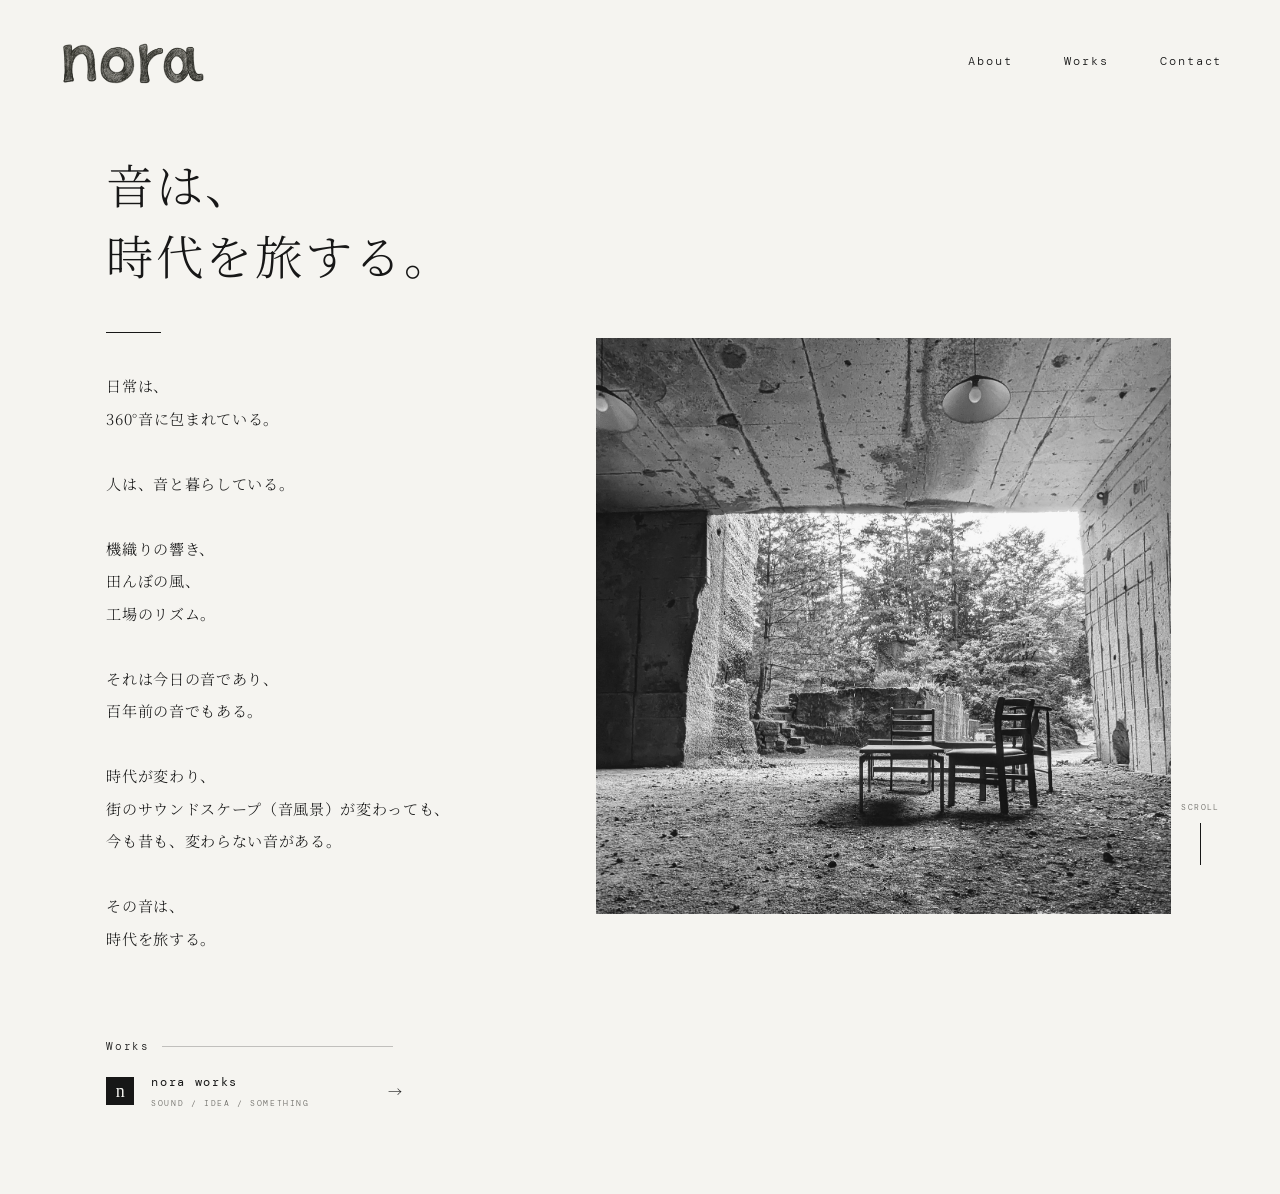
==== index.html @ 40c3f0fc "Update index.html" ====
<!doctype html>
<html lang="ja">
<head>
  <meta charset="utf-8">
  <meta name="viewport" content="width=device-width, initial-scale=1">
  <meta name="description" content="nora — 音は、時代を旅する。">
  <title>nora — 音は、時代を旅する。</title>
  <link rel="stylesheet" href="style.css">
</head>
<body>
  <header class="site-header">
    <a class="brand" href="index.html" aria-label="NORA home">
      <img src="images/nora-logo.png" alt="nora">
    </a>
    <nav aria-label="Main navigation">
      <a href="about.html">About</a>
      <a href="https://note.com/nora_works" target="_blank" rel="noopener">Works</a>
      <a href="contact.html">Contact</a>
    </nav>
  </header>

  <main class="home">
    <section class="hero-copy">
      <h1>音は、<br>時代を旅する。</h1>
      <span class="hairline" aria-hidden="true"></span>
      <p class="intro">日常は、<br>360°音に包まれている。<br><br>人は、音と暮らしている。<br><br>機織りの響き、<br>田んぼの風、<br>工場のリズム。<br><br>それは今日の音であり、<br>百年前の音でもある。<br><br>時代が変わり、<br>街のサウンドスケープ（音風景）が変わっても、<br>今も昔も、変わらない音がある。<br><br>その音は、<br>時代を旅する。</p>

      <a class="works-link" href="https://note.com/nora_works" target="_blank" rel="noopener">
        <span class="works-label">Works</span>
        <span class="works-rule" aria-hidden="true"></span>
      </a>
      <a class="note-link" href="https://note.com/nora_works" target="_blank" rel="noopener">
        <span class="note-mark">n</span>
        <span><strong>nora works</strong><small>SOUND / IDEA / SOMETHING</small></span>
        <span class="arrow">→</span>
      </a>
    </section>

    <figure class="hero-exhibit">
      <div class="art-frame">
        <img src="images/home-exhibit1.jpg" alt="NORA field recording artwork">
      </div>

    </figure>
  </main>

    <div class="scroll-mark" aria-hidden="true"><span>SCROLL</span><i></i></div>
</body>
</html>
---- style.css ----
@import url('https://fonts.googleapis.com/css2?family=DM+Mono:wght@300;400&family=Noto+Serif+JP:wght@300;400;500&display=swap');

:root {
  --paper: #f5f4f0;
  --ink: #171717;
  --muted: #686762;
  --line: rgba(23,23,23,.24);
  --serif: "Noto Serif JP", "Hiragino Mincho ProN", "Yu Mincho", "YuMincho", serif;
  --mono: "DM Mono", "SFMono-Regular", Consolas, monospace;
}

* { box-sizing: border-box; }
html { scroll-behavior: smooth; }
body {
  margin: 0;
  background: var(--paper);
  color: var(--ink);
  font-family: var(--serif);
  font-weight: 300;
  -webkit-font-smoothing: antialiased;
}
a { color: inherit; text-decoration: none; }
img { display: block; max-width: 100%; }

.site-header {
  width: min(1380px, calc(100% - 9vw));
  margin: 0 auto;
  padding-top: 42px;
  display: flex;
  align-items: flex-start;
  justify-content: space-between;
  position: relative;
  z-index: 10;
}
.brand { width: 148px; display: block; }
.brand img { width: 100%; height: auto; }
nav { display: flex; gap: clamp(28px, 4vw, 62px); padding-top: 11px; }
nav a {
  font-family: var(--mono);
  font-size: 12px;
  letter-spacing: .16em;
  transition: opacity .25s ease;
}
nav a:hover { opacity: .45; }
nav a.active { text-decoration: underline; text-underline-offset: 5px; }

.home {
  width: min(1380px, calc(100% - 9vw));
  min-height: calc(100vh - 100px);
  margin: 0 auto;
  display: grid;
  grid-template-columns: minmax(380px, .82fr) minmax(520px, 1.18fr);
  align-items: center;
  gap: clamp(50px, 7vw, 125px);
  padding: 4vh 4vw 9vh 3.8vw;
}
.hero-copy { padding-top: 3vh; }
.eyebrow, .page-kicker {
  margin: 0 0 38px;
  font-family: var(--mono);
  font-size: 10px;
  letter-spacing: .22em;
  color: var(--muted);
}
h1 {
  margin: 0;
  font-weight: 300;
  letter-spacing: .055em;
}
.hero-copy h1 {
  font-size: clamp(40px, 3.7vw, 60px);
  line-height: 1.5;
}
.hairline {
  width: 55px;
  height: 1px;
  background: var(--ink);
  display: block;
  margin: 42px 0 37px;
}
.intro {
  margin: 0;
  font-size: clamp(15px, 1.18vw, 18px);
  line-height: 2.15;
  letter-spacing: .045em;
}

.works-link {
  display: flex;
  align-items: center;
  width: min(300px, 100%);
  margin-top: 84px;
  font-family: var(--mono);
  font-size: 11px;
  letter-spacing: .15em;
}
.works-label { white-space: nowrap; }
.works-rule { height: 1px; flex: 1; background: var(--line); margin: 0 13px; }
.arrow { font-size: 16px; line-height: 1; }
.note-link {
  display: grid;
  grid-template-columns: 32px 1fr 18px;
  gap: 13px;
  align-items: center;
  width: min(300px, 100%);
  margin-top: 21px;
  padding-bottom: 5px;
}
.note-mark {
  width: 28px; height: 28px; display: grid; place-items: center;
  background: var(--ink); color: var(--paper);
  font-family: Georgia, serif; font-size: 18px; line-height: 1;
}
.note-link strong { display: block; font-family: var(--mono); font-size: 12px; font-weight: 400; letter-spacing: .14em; }
.note-link small { display: block; margin-top: 8px; font-family: var(--mono); font-size: 8px; letter-spacing: .2em; color: var(--muted); }
.note-link .arrow { font-size: 14px; }

.hero-exhibit { margin: 0; width: 100%; transform: translateY(1vh); }
.art-frame { width: min(100%, 760px); margin-left: auto; overflow: hidden; }
.art-frame img { width: 100%; height: auto; object-fit: cover; }
.scroll-mark {
  position: fixed; right: 4.7vw; bottom: 35px; display: flex; flex-direction: column; align-items: center; gap: 11px;
  font-family: var(--mono); font-size: 8px; letter-spacing: .18em; color: var(--muted);
}
.scroll-mark i { display: block; width: 1px; height: 42px; background: var(--ink); }

/* About */
.inner-header { padding-top: 34px; }
.about-page, .contact-page { width: min(1240px, calc(100% - 12vw)); margin: 0 auto; padding: 12vh 0 13vh; }
.about-page .page-kicker, .contact-page .page-kicker { margin-bottom: 55px; }
.about-grid {
  display: grid;
  grid-template-columns: minmax(0, 1fr) minmax(380px, 520px);
  gap: clamp(70px, 12vw, 180px);
  align-items: start;
}
.about-copy { padding-top: 1px; max-width: 650px; }
.about-copy p { margin: 0 0 48px; font-size: clamp(16px, 1.35vw, 20px); line-height: 2.15; letter-spacing: .055em; }
.about-copy .lead { font-size: clamp(28px, 2.8vw, 43px); line-height: 1.65; letter-spacing: .06em; margin-bottom: 70px; }
.about-copy .closing { font-size: clamp(27px, 2.55vw, 39px); line-height: 1.7; margin-top: 86px; margin-bottom: 0; }
.field-note { margin: 0; padding-top: 3px; }
.square-photo { aspect-ratio: 1 / 1; overflow: hidden; }
.square-photo img { width: 100%; height: 100%; object-fit: cover; filter: grayscale(100%); }
.field-note figcaption { margin-top: 16px; display: flex; flex-direction: column; gap: 6px; font-family: var(--mono); font-size: 9px; letter-spacing: .18em; color: var(--muted); }

/* Contact */
.contact-page { min-height: 70vh; }
.contact-layout { display: grid; grid-template-columns: 1fr 1fr; gap: 9vw; align-items: end; padding-top: 8vh; }
.contact-layout h1 { font-size: clamp(38px, 4.2vw, 66px); }
.contact-lead { margin-top: 45px; font-size: 16px; line-height: 2.1; letter-spacing: .05em; }
.mail-box { border-top: 1px solid var(--ink); border-bottom: 1px solid var(--line); padding: 22px 0; display: grid; grid-template-columns: 80px 1fr 20px; align-items: center; gap: 15px; }
.mail-box span { font-family: var(--mono); font-size: 9px; letter-spacing: .18em; color: var(--muted); }
.mail-box strong { font-family: var(--mono); font-size: 13px; font-weight: 400; letter-spacing: .05em; }
.mail-box i { font-style: normal; font-size: 17px; }

@media (max-width: 900px) {
  .site-header { width: calc(100% - 48px); padding-top: 27px; }
  .brand { width: 116px; }
  nav { gap: 22px; padding-top: 6px; }
  nav a { font-size: 10px; letter-spacing: .11em; }
  .home { width: calc(100% - 48px); display: flex; flex-direction: column; align-items: stretch; gap: 62px; padding: 12vh 0 100px; }
  .hero-copy { display: contents; }
  .hero-copy h1 { font-size: clamp(39px, 10vw, 56px); }
  .intro { font-size: 14px; line-height: 2.05; }
  .works-link { margin-top: 58px; }
  .hero-exhibit { transform: none; order: 4; }
  .works-link { order: 5; }
  .note-link { order: 6; }
  .art-frame { width: 100%; }
  .scroll-mark { display: none; }
  .about-page, .contact-page { width: calc(100% - 48px); padding: 9vh 0 80px; }
  .about-grid { display: flex; flex-direction: column; gap: 64px; }
  .about-copy .lead { margin-bottom: 55px; }
  .about-copy p { margin-bottom: 38px; font-size: 15px; }
  .about-copy .closing { margin-top: 60px; }
  .field-note { width: min(100%, 520px); margin-left: auto; }
  .contact-layout { grid-template-columns: 1fr; gap: 70px; padding-top: 5vh; }
}

@media (max-width: 520px) {
  .site-header { width: calc(100% - 32px); }
  .brand { width: 100px; }
  nav { gap: 15px; }
  nav a { font-size: 9px; }
  .home { width: calc(100% - 32px); padding-top: 10vh; }
  .hairline { margin: 30px 0 28px; }
  .intro { font-size: 13px; }
  .works-link, .note-link { width: 100%; }
  .about-page, .contact-page { width: calc(100% - 32px); }
  .about-page .page-kicker, .contact-page .page-kicker { margin-bottom: 40px; }
  .about-copy .lead { font-size: 27px; }
  .about-copy p { font-size: 14px; line-height: 2.15; }
  .about-copy .closing { font-size: 28px; }
  .mail-box { grid-template-columns: 60px 1fr 18px; }
  .mail-box strong { font-size: 11px; }
}
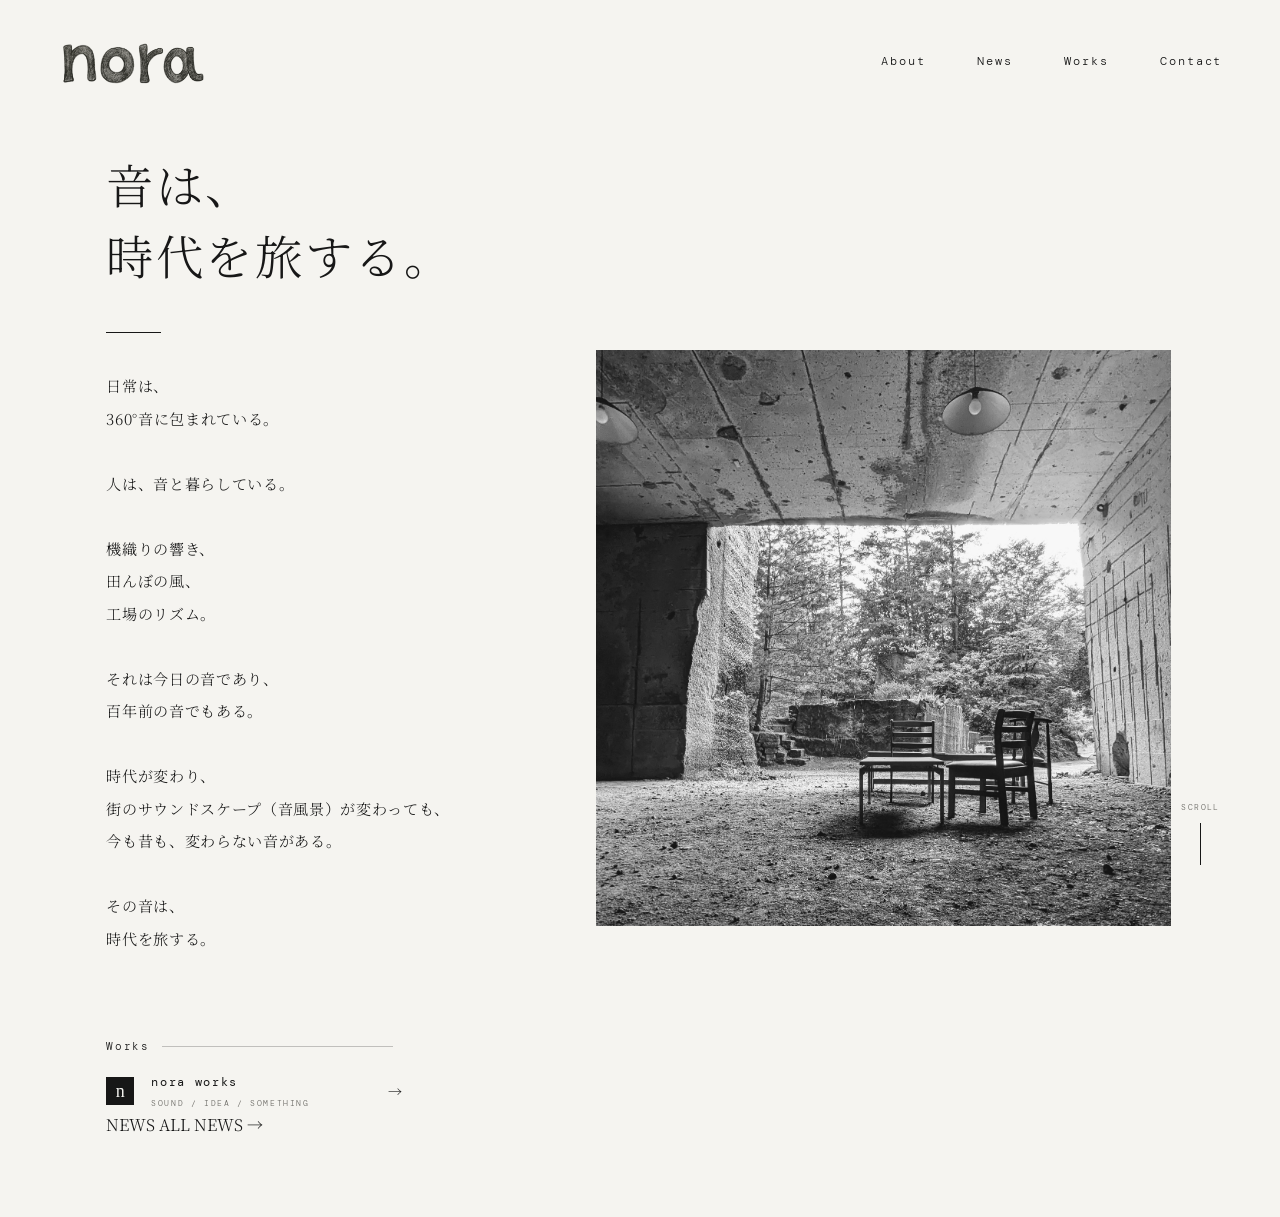
==== commit 89a751b9: "Add files via upload" ====
--- a/index.html
+++ b/index.html
@@ -14,6 +14,7 @@
     </a>
     <nav aria-label="Main navigation">
       <a href="about.html">About</a>
+      <a href="news.html">News</a>
       <a href="https://note.com/nora_works" target="_blank" rel="noopener">Works</a>
       <a href="contact.html">Contact</a>
     </nav>
@@ -34,6 +35,14 @@
         <span><strong>nora works</strong><small>SOUND / IDEA / SOMETHING</small></span>
         <span class="arrow">→</span>
       </a>
+
+      <section class="news-preview" aria-labelledby="news-title">
+        <div class="news-heading">
+          <span id="news-title">NEWS</span>
+          <a href="news.html">ALL NEWS →</a>
+        </div>
+        <div id="news-list" class="news-list" aria-live="polite"></div>
+      </section>
     </section>
 
     <figure class="hero-exhibit">
@@ -45,5 +54,31 @@
   </main>
 
     <div class="scroll-mark" aria-hidden="true"><span>SCROLL</span><i></i></div>
+
+  <script>
+    fetch("data/news.json")
+      .then(response => {
+        if (!response.ok) throw new Error("NEWS data could not be loaded.");
+        return response.json();
+      })
+      .then(items => {
+        const list = document.getElementById("news-list");
+        items.slice(0, 3).forEach(item => {
+          const link = document.createElement("a");
+          link.className = "news-item";
+          link.href = item.url;
+          link.target = "_blank";
+          link.rel = "noopener";
+          link.innerHTML = `
+            <time datetime="${item.date.replaceAll('.', '-')}">${item.date}</time>
+            <span class="news-title">${item.title}</span>
+            <span class="news-arrow">→</span>
+          `;
+          list.appendChild(link);
+        });
+      })
+      .catch(error => console.error(error));
+  </script>
+
 </body>
 </html>
--- a/style.css
+++ b/style.css
@@ -194,3 +194,46 @@
   .mail-box { grid-template-columns: 60px 1fr 18px; }
   .mail-box strong { font-size: 11px; }
 }
+
+/* MEMBERS */
+.members {
+  margin-top: 90px;
+  padding-top: 35px;
+  border-top: 1px solid rgba(0, 0, 0, 0.15);
+}
+
+.members-title {
+  font-size: 12px;
+  letter-spacing: 0.18em;
+  margin-bottom: 34px;
+}
+
+.member-list {
+  display: flex;
+  flex-direction: column;
+  gap: 28px;
+}
+
+.member {
+  display: grid;
+  grid-template-columns: 42px 1fr;
+  align-items: start;
+}
+
+.member-number {
+  font-size: 12px;
+  letter-spacing: 0.08em;
+  opacity: 0.55;
+}
+
+.member-name {
+  font-size: 16px;
+  letter-spacing: 0.04em;
+}
+
+.member-role {
+  margin-top: 6px;
+  font-size: 11px;
+  letter-spacing: 0.08em;
+  opacity: 0.55;
+}
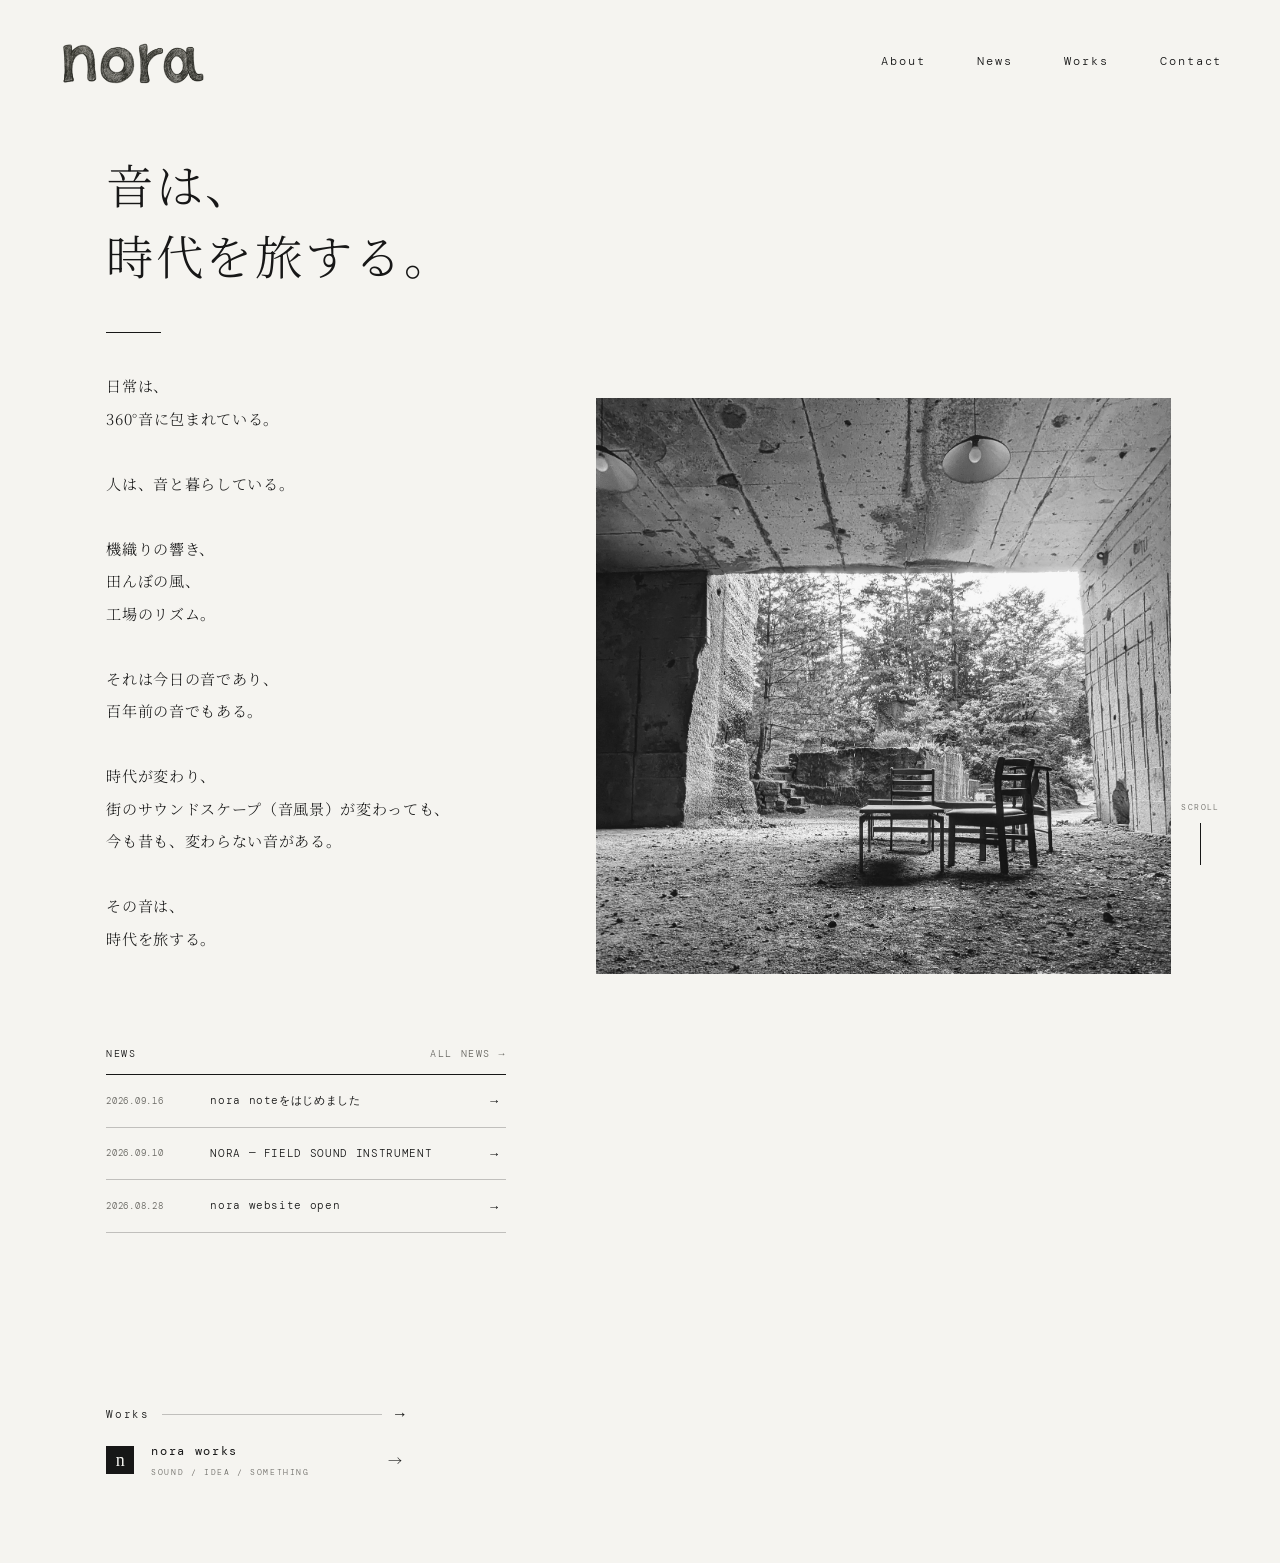
==== commit df2921dd: "Add files via upload" ====
--- a/index.html
+++ b/index.html
@@ -25,18 +25,7 @@
       <h1>音は、<br>時代を旅する。</h1>
       <span class="hairline" aria-hidden="true"></span>
       <p class="intro">日常は、<br>360°音に包まれている。<br><br>人は、音と暮らしている。<br><br>機織りの響き、<br>田んぼの風、<br>工場のリズム。<br><br>それは今日の音であり、<br>百年前の音でもある。<br><br>時代が変わり、<br>街のサウンドスケープ（音風景）が変わっても、<br>今も昔も、変わらない音がある。<br><br>その音は、<br>時代を旅する。</p>
-
-      <a class="works-link" href="https://note.com/nora_works" target="_blank" rel="noopener">
-        <span class="works-label">Works</span>
-        <span class="works-rule" aria-hidden="true"></span>
-      </a>
-      <a class="note-link" href="https://note.com/nora_works" target="_blank" rel="noopener">
-        <span class="note-mark">n</span>
-        <span><strong>nora works</strong><small>SOUND / IDEA / SOMETHING</small></span>
-        <span class="arrow">→</span>
-      </a>
-
-      <section class="news-preview" aria-labelledby="news-title">
+<section class="news-preview" aria-labelledby="news-title">
         <div class="news-heading">
           <span id="news-title">NEWS</span>
           <a href="news.html">ALL NEWS →</a>
@@ -51,6 +40,19 @@
       </div>
 
     </figure>
+
+    <section class="works-block" aria-labelledby="works-title">
+      <a class="works-link" id="works-title" href="https://note.com/nora_works" target="_blank" rel="noopener">
+        <span class="works-label">Works</span>
+        <span class="works-rule" aria-hidden="true"></span>
+        <span class="arrow">→</span>
+      </a>
+      <a class="note-link" href="https://note.com/nora_works" target="_blank" rel="noopener">
+        <span class="note-mark">n</span>
+        <span><strong>nora works</strong><small>SOUND / IDEA / SOMETHING</small></span>
+        <span class="arrow">→</span>
+      </a>
+    </section>
   </main>
 
     <div class="scroll-mark" aria-hidden="true"><span>SCROLL</span><i></i></div>
--- a/style.css
+++ b/style.css
@@ -237,3 +237,131 @@
   letter-spacing: 0.08em;
   opacity: 0.55;
 }
+
+
+/* NEWS */
+.news-preview {
+  width: min(520px, 100%);
+  margin-top: 92px;
+}
+
+.news-heading {
+  display: flex;
+  align-items: center;
+  justify-content: space-between;
+  padding-bottom: 14px;
+  border-bottom: 1px solid var(--ink);
+  font-family: var(--mono);
+  font-size: 10px;
+  letter-spacing: .16em;
+}
+
+.news-heading a {
+  color: var(--muted);
+  transition: opacity .25s ease;
+}
+
+.news-heading a:hover {
+  opacity: .5;
+}
+
+.news-list,
+.all-news-list {
+  display: flex;
+  flex-direction: column;
+}
+
+.news-item,
+.all-news-item {
+  display: grid;
+  grid-template-columns: 92px 1fr 16px;
+  gap: 12px;
+  align-items: center;
+  padding: 17px 0;
+  border-bottom: 1px solid var(--line);
+  font-family: var(--mono);
+  transition: opacity .25s ease;
+}
+
+.news-item:hover,
+.all-news-item:hover {
+  opacity: .5;
+}
+
+.news-item time,
+.all-news-item time {
+  font-size: 9px;
+  letter-spacing: .08em;
+  color: var(--muted);
+}
+
+.news-title,
+.all-news-title {
+  font-size: 11px;
+  letter-spacing: .06em;
+  line-height: 1.6;
+}
+
+.news-arrow {
+  font-size: 13px;
+  line-height: 1;
+}
+
+.news-page {
+  width: min(900px, calc(100% - 12vw));
+  min-height: 70vh;
+  margin: 0 auto;
+  padding: 12vh 0 13vh;
+}
+
+.news-page .page-kicker {
+  margin-bottom: 55px;
+}
+
+.all-news-list {
+  border-top: 1px solid var(--ink);
+}
+
+.all-news-item {
+  grid-template-columns: 110px 1fr 18px;
+  padding: 23px 0;
+}
+
+@media (max-width: 900px) {
+  .news-page {
+    width: calc(100% - 48px);
+    padding: 9vh 0 80px;
+  }
+
+  .news-preview {
+    width: 100%;
+    margin-top: 70px;
+  }
+
+  .news-page .page-kicker {
+    margin-bottom: 40px;
+  }
+}
+
+@media (max-width: 520px) {
+  .news-page {
+    width: calc(100% - 32px);
+  }
+
+  .news-item,
+  .all-news-item {
+    grid-template-columns: 78px 1fr 14px;
+    gap: 8px;
+    padding: 15px 0;
+  }
+
+  .news-item time,
+  .all-news-item time {
+    font-size: 8px;
+  }
+
+  .news-title,
+  .all-news-title {
+    font-size: 10px;
+  }
+}
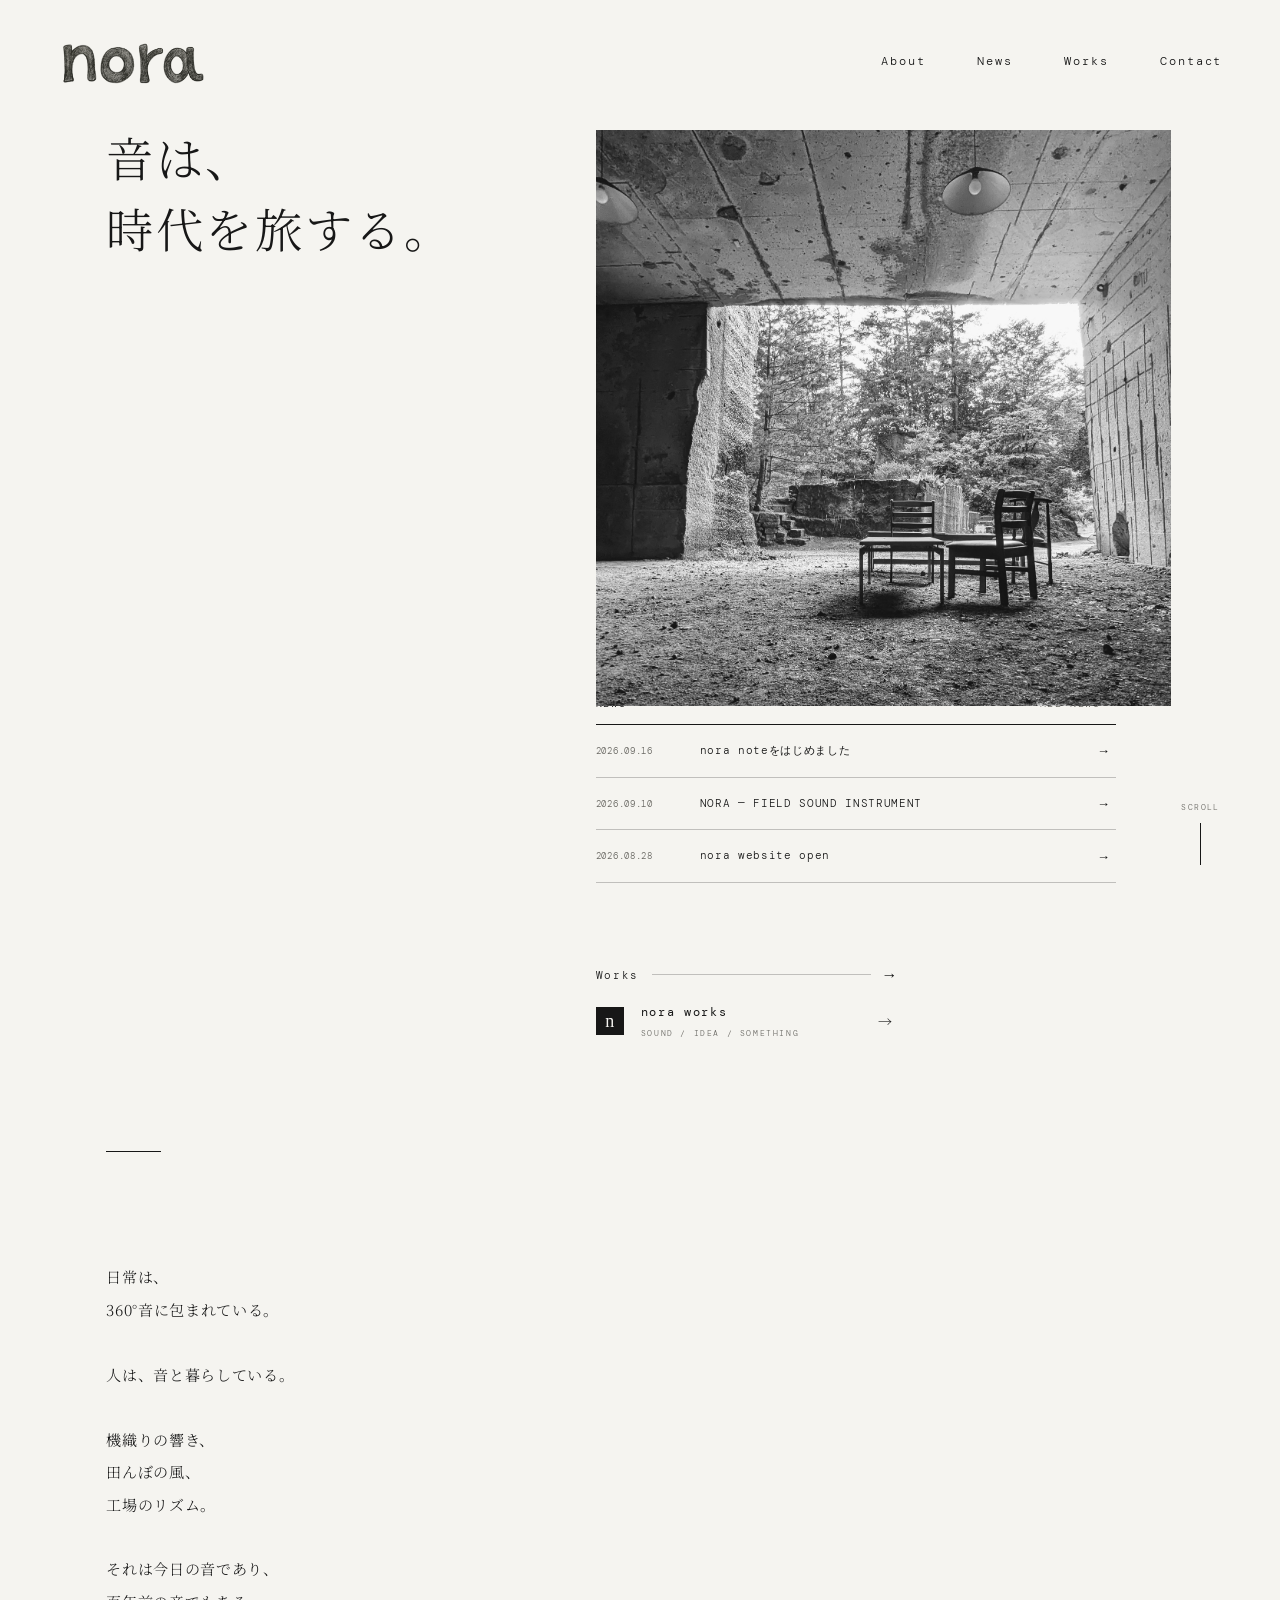
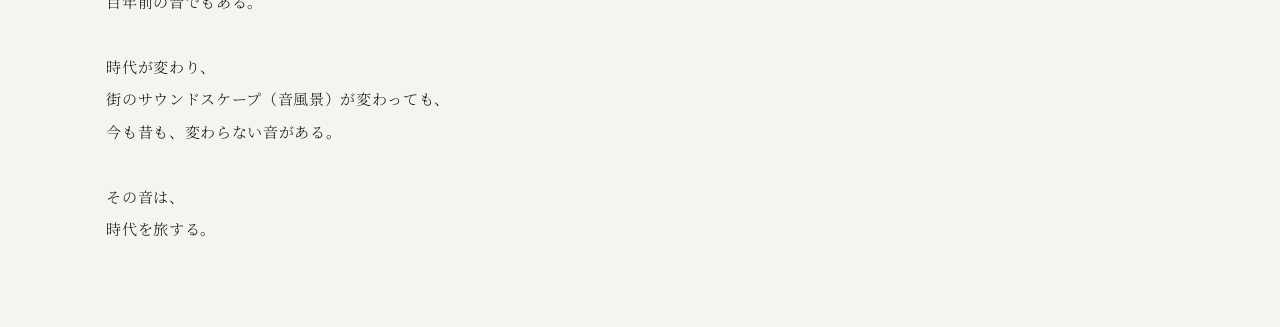
==== commit 2140f063: "Add files via upload" ====
--- a/index.html
+++ b/index.html
@@ -25,23 +25,24 @@
       <h1>音は、<br>時代を旅する。</h1>
       <span class="hairline" aria-hidden="true"></span>
       <p class="intro">日常は、<br>360°音に包まれている。<br><br>人は、音と暮らしている。<br><br>機織りの響き、<br>田んぼの風、<br>工場のリズム。<br><br>それは今日の音であり、<br>百年前の音でもある。<br><br>時代が変わり、<br>街のサウンドスケープ（音風景）が変わっても、<br>今も昔も、変わらない音がある。<br><br>その音は、<br>時代を旅する。</p>
-<section class="news-preview" aria-labelledby="news-title">
+    </section>
+
+    <section class="hero-side">
+      <figure class="hero-exhibit">
+        <div class="art-frame">
+          <img src="images/home-exhibit1.jpg" alt="NORA field recording artwork">
+        </div>
+      </figure>
+
+      <section class="news-preview" aria-labelledby="news-title">
         <div class="news-heading">
           <span id="news-title">NEWS</span>
           <a href="news.html">ALL NEWS →</a>
         </div>
         <div id="news-list" class="news-list" aria-live="polite"></div>
       </section>
-    </section>
 
-    <figure class="hero-exhibit">
-      <div class="art-frame">
-        <img src="images/home-exhibit1.jpg" alt="NORA field recording artwork">
-      </div>
-
-    </figure>
-
-    <section class="works-block" aria-labelledby="works-title">
+      <section class="works-block" aria-labelledby="works-title">
       <a class="works-link" id="works-title" href="https://note.com/nora_works" target="_blank" rel="noopener">
         <span class="works-label">Works</span>
         <span class="works-rule" aria-hidden="true"></span>
@@ -52,6 +53,7 @@
         <span><strong>nora works</strong><small>SOUND / IDEA / SOMETHING</small></span>
         <span class="arrow">→</span>
       </a>
+      </section>
     </section>
   </main>
 
--- a/style.css
+++ b/style.css
@@ -50,11 +50,21 @@
   margin: 0 auto;
   display: grid;
   grid-template-columns: minmax(380px, .82fr) minmax(520px, 1.18fr);
-  align-items: center;
+  align-items: start;
   gap: clamp(50px, 7vw, 125px);
   padding: 4vh 4vw 9vh 3.8vw;
 }
-.hero-copy { padding-top: 3vh; }
+.hero-copy {
+  padding-top: 0;
+  display: contents;
+}
+.hero-copy h1, .hero-copy .hairline, .hero-copy .intro { grid-column: 1; }
+.hero-copy h1 { grid-row: 1; }
+.hero-copy .hairline { grid-row: 2; }
+.hero-copy .intro { grid-row: 3; }
+.hero-copy .news-preview { grid-column: 2; grid-row: 3; align-self: start; }
+.hero-exhibit { grid-column: 2; grid-row: 1; }
+.works-block { grid-column: 2; grid-row: 4; align-self: start; margin-top: 10px; }
 .eyebrow, .page-kicker {
   margin: 0 0 38px;
   font-family: var(--mono);
@@ -76,7 +86,7 @@
   height: 1px;
   background: var(--ink);
   display: block;
-  margin: 42px 0 37px;
+  margin: 18px 0 20px;
 }
 .intro {
   margin: 0;
@@ -160,12 +170,13 @@
   nav a { font-size: 10px; letter-spacing: .11em; }
   .home { width: calc(100% - 48px); display: flex; flex-direction: column; align-items: stretch; gap: 62px; padding: 12vh 0 100px; }
   .hero-copy { display: contents; }
-  .hero-copy h1 { font-size: clamp(39px, 10vw, 56px); }
+  .hero-copy h1 { font-size: clamp(39px, 10vw, 56px); grid-column: auto; grid-row: auto; }
+  .hero-copy .hairline, .hero-copy .intro, .hero-copy .news-preview { grid-column: auto; grid-row: auto; }
   .intro { font-size: 14px; line-height: 2.05; }
-  .works-link { margin-top: 58px; }
-  .hero-exhibit { transform: none; order: 4; }
-  .works-link { order: 5; }
-  .note-link { order: 6; }
+  .hero-exhibit { grid-column: auto; grid-row: auto; transform: none; order: 4; }
+  .hero-copy .news-preview { order: 5; }
+  .works-block { grid-column: auto; grid-row: auto; order: 6; margin-top: 0; }
+  .works-link { margin-top: 0; }
   .art-frame { width: 100%; }
   .scroll-mark { display: none; }
   .about-page, .contact-page { width: calc(100% - 48px); padding: 9vh 0 80px; }
@@ -242,7 +253,7 @@
 /* NEWS */
 .news-preview {
   width: min(520px, 100%);
-  margin-top: 92px;
+  margin-top: 0;
 }
 
 .news-heading {
@@ -335,7 +346,7 @@
 
   .news-preview {
     width: 100%;
-    margin-top: 70px;
+    margin-top: 0;
   }
 
   .news-page .page-kicker {
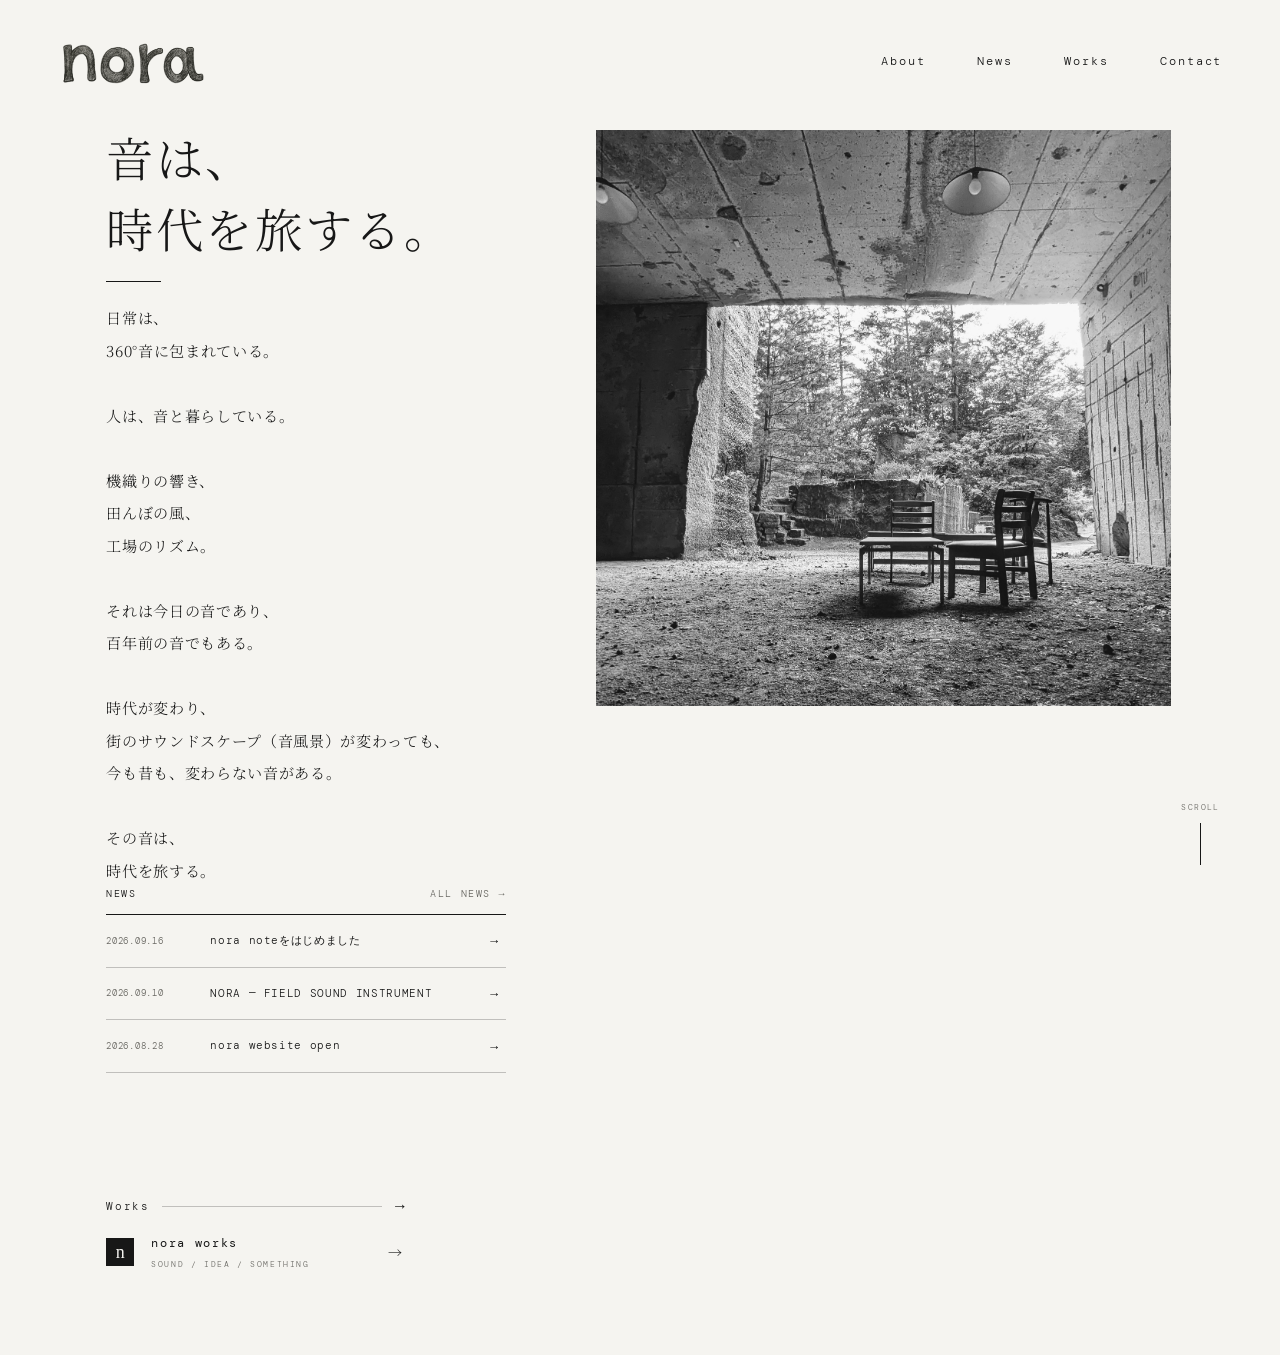
==== commit b446c07c: "Add files via upload" ====
--- a/index.html
+++ b/index.html
@@ -25,24 +25,23 @@
       <h1>音は、<br>時代を旅する。</h1>
       <span class="hairline" aria-hidden="true"></span>
       <p class="intro">日常は、<br>360°音に包まれている。<br><br>人は、音と暮らしている。<br><br>機織りの響き、<br>田んぼの風、<br>工場のリズム。<br><br>それは今日の音であり、<br>百年前の音でもある。<br><br>時代が変わり、<br>街のサウンドスケープ（音風景）が変わっても、<br>今も昔も、変わらない音がある。<br><br>その音は、<br>時代を旅する。</p>
-    </section>
-
-    <section class="hero-side">
-      <figure class="hero-exhibit">
-        <div class="art-frame">
-          <img src="images/home-exhibit1.jpg" alt="NORA field recording artwork">
-        </div>
-      </figure>
-
-      <section class="news-preview" aria-labelledby="news-title">
+<section class="news-preview" aria-labelledby="news-title">
         <div class="news-heading">
           <span id="news-title">NEWS</span>
           <a href="news.html">ALL NEWS →</a>
         </div>
         <div id="news-list" class="news-list" aria-live="polite"></div>
       </section>
+    </section>
 
-      <section class="works-block" aria-labelledby="works-title">
+    <figure class="hero-exhibit">
+      <div class="art-frame">
+        <img src="images/home-exhibit1.jpg" alt="NORA field recording artwork">
+      </div>
+
+    </figure>
+
+    <section class="works-block" aria-labelledby="works-title">
       <a class="works-link" id="works-title" href="https://note.com/nora_works" target="_blank" rel="noopener">
         <span class="works-label">Works</span>
         <span class="works-rule" aria-hidden="true"></span>
@@ -53,7 +52,6 @@
         <span><strong>nora works</strong><small>SOUND / IDEA / SOMETHING</small></span>
         <span class="arrow">→</span>
       </a>
-      </section>
     </section>
   </main>
 
--- a/style.css
+++ b/style.css
@@ -55,16 +55,27 @@
   padding: 4vh 4vw 9vh 3.8vw;
 }
 .hero-copy {
+  grid-column: 1;
+  grid-row: 1;
   padding-top: 0;
-  display: contents;
-}
-.hero-copy h1, .hero-copy .hairline, .hero-copy .intro { grid-column: 1; }
-.hero-copy h1 { grid-row: 1; }
-.hero-copy .hairline { grid-row: 2; }
-.hero-copy .intro { grid-row: 3; }
-.hero-copy .news-preview { grid-column: 2; grid-row: 3; align-self: start; }
-.hero-exhibit { grid-column: 2; grid-row: 1; }
-.works-block { grid-column: 2; grid-row: 4; align-self: start; margin-top: 10px; }
+}
+.hero-copy h1, .hero-copy .hairline, .hero-copy .intro {
+  grid-column: auto;
+  grid-row: auto;
+}
+.hero-side {
+  grid-column: 2;
+  grid-row: 1;
+  width: 100%;
+}
+.hero-exhibit {
+  margin: 0;
+  width: 100%;
+  transform: translateY(1vh);
+}
+.works-block {
+  margin-top: 18px;
+}
 .eyebrow, .page-kicker {
   margin: 0 0 38px;
   font-family: var(--mono);
@@ -99,7 +110,7 @@
   display: flex;
   align-items: center;
   width: min(300px, 100%);
-  margin-top: 84px;
+  margin-top: 18px;
   font-family: var(--mono);
   font-size: 11px;
   letter-spacing: .15em;
@@ -125,7 +136,6 @@
 .note-link small { display: block; margin-top: 8px; font-family: var(--mono); font-size: 8px; letter-spacing: .2em; color: var(--muted); }
 .note-link .arrow { font-size: 14px; }
 
-.hero-exhibit { margin: 0; width: 100%; transform: translateY(1vh); }
 .art-frame { width: min(100%, 760px); margin-left: auto; overflow: hidden; }
 .art-frame img { width: 100%; height: auto; object-fit: cover; }
 .scroll-mark {
@@ -173,9 +183,15 @@
   .hero-copy h1 { font-size: clamp(39px, 10vw, 56px); grid-column: auto; grid-row: auto; }
   .hero-copy .hairline, .hero-copy .intro, .hero-copy .news-preview { grid-column: auto; grid-row: auto; }
   .intro { font-size: 14px; line-height: 2.05; }
-  .hero-exhibit { grid-column: auto; grid-row: auto; transform: none; order: 4; }
-  .hero-copy .news-preview { order: 5; }
-  .works-block { grid-column: auto; grid-row: auto; order: 6; margin-top: 0; }
+  .hero-copy { grid-column: auto; grid-row: auto; order: 1; }
+  .hero-side {
+    grid-column: auto;
+    grid-row: auto;
+    order: 2;
+  }
+  .hero-exhibit { transform: none; }
+  .news-preview { margin-top: 0; }
+  .works-block { margin-top: 0; }
   .works-link { margin-top: 0; }
   .art-frame { width: 100%; }
   .scroll-mark { display: none; }
@@ -194,7 +210,7 @@
   nav { gap: 15px; }
   nav a { font-size: 9px; }
   .home { width: calc(100% - 32px); padding-top: 10vh; }
-  .hairline { margin: 30px 0 28px; }
+  .hairline { margin: 16px 0 18px; }
   .intro { font-size: 13px; }
   .works-link, .note-link { width: 100%; }
   .about-page, .contact-page { width: calc(100% - 32px); }
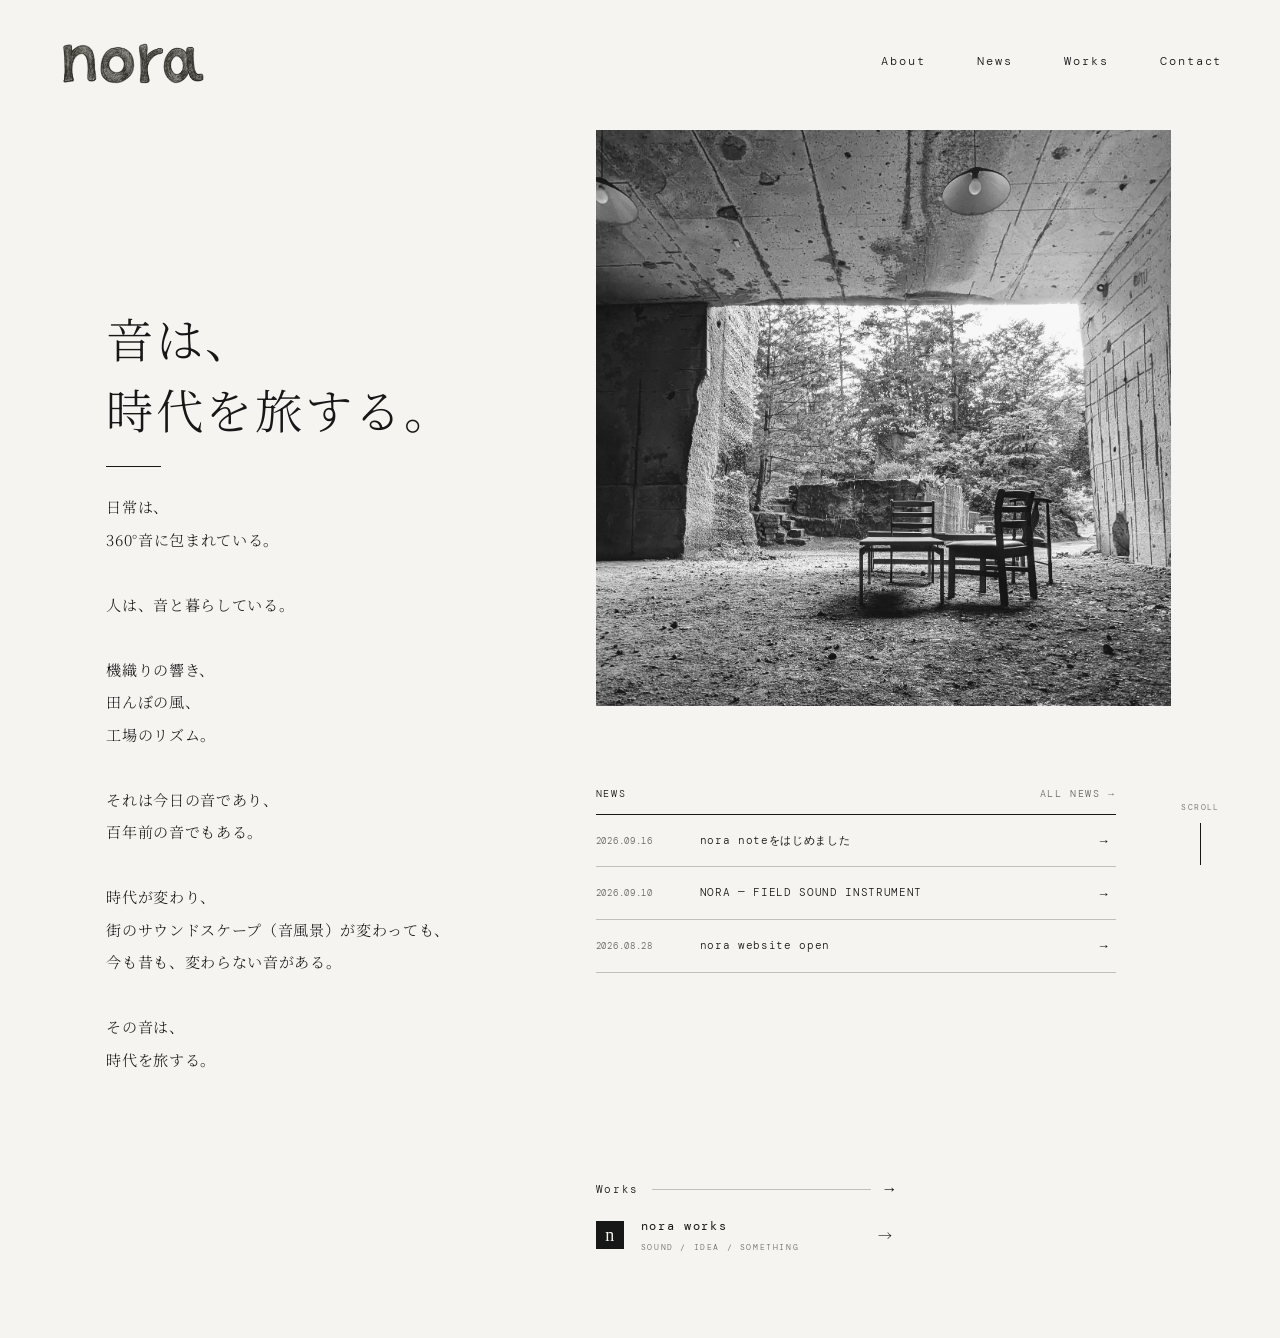
==== commit 4a040ab7: "Update index.html" ====
--- a/index.html
+++ b/index.html
@@ -25,6 +25,7 @@
       <h1>音は、<br>時代を旅する。</h1>
       <span class="hairline" aria-hidden="true"></span>
       <p class="intro">日常は、<br>360°音に包まれている。<br><br>人は、音と暮らしている。<br><br>機織りの響き、<br>田んぼの風、<br>工場のリズム。<br><br>それは今日の音であり、<br>百年前の音でもある。<br><br>時代が変わり、<br>街のサウンドスケープ（音風景）が変わっても、<br>今も昔も、変わらない音がある。<br><br>その音は、<br>時代を旅する。</p>
+      </section>
 <section class="news-preview" aria-labelledby="news-title">
         <div class="news-heading">
           <span id="news-title">NEWS</span>
--- a/style.css
+++ b/style.css
@@ -50,32 +50,32 @@
   margin: 0 auto;
   display: grid;
   grid-template-columns: minmax(380px, .82fr) minmax(520px, 1.18fr);
-  align-items: start;
+  align-items: center;
   gap: clamp(50px, 7vw, 125px);
   padding: 4vh 4vw 9vh 3.8vw;
 }
 .hero-copy {
   grid-column: 1;
-  grid-row: 1;
-  padding-top: 0;
-}
-.hero-copy h1, .hero-copy .hairline, .hero-copy .intro {
+  grid-row: 1 / span 3;
+  align-self: center;
+  display: flex;
+  flex-direction: column;
+  justify-content: center;
+}
+
+.hero-copy h1,
+.hero-copy .hairline,
+.hero-copy .intro {
   grid-column: auto;
   grid-row: auto;
 }
-.hero-side {
-  grid-column: 2;
-  grid-row: 1;
-  width: 100%;
-}
-.hero-exhibit {
-  margin: 0;
-  width: 100%;
-  transform: translateY(1vh);
-}
-.works-block {
-  margin-top: 18px;
-}
+
+.hero-copy .hairline {
+  margin: 22px 0 24px;
+}
+.hero-copy .news-preview { grid-column: 2; grid-row: 2; align-self: start; }
+.hero-exhibit { grid-column: 2; grid-row: 1; }
+.works-block { grid-column: 2; grid-row: 3; align-self: start; margin-top: 35px; }
 .eyebrow, .page-kicker {
   margin: 0 0 38px;
   font-family: var(--mono);
@@ -97,7 +97,7 @@
   height: 1px;
   background: var(--ink);
   display: block;
-  margin: 18px 0 20px;
+  margin: 20px 0 24px;
 }
 .intro {
   margin: 0;
@@ -110,7 +110,7 @@
   display: flex;
   align-items: center;
   width: min(300px, 100%);
-  margin-top: 18px;
+  margin-top: 84px;
   font-family: var(--mono);
   font-size: 11px;
   letter-spacing: .15em;
@@ -136,6 +136,7 @@
 .note-link small { display: block; margin-top: 8px; font-family: var(--mono); font-size: 8px; letter-spacing: .2em; color: var(--muted); }
 .note-link .arrow { font-size: 14px; }
 
+.hero-exhibit { margin: 0; width: 100%; transform: translateY(1vh); }
 .art-frame { width: min(100%, 760px); margin-left: auto; overflow: hidden; }
 .art-frame img { width: 100%; height: auto; object-fit: cover; }
 .scroll-mark {
@@ -183,15 +184,9 @@
   .hero-copy h1 { font-size: clamp(39px, 10vw, 56px); grid-column: auto; grid-row: auto; }
   .hero-copy .hairline, .hero-copy .intro, .hero-copy .news-preview { grid-column: auto; grid-row: auto; }
   .intro { font-size: 14px; line-height: 2.05; }
-  .hero-copy { grid-column: auto; grid-row: auto; order: 1; }
-  .hero-side {
-    grid-column: auto;
-    grid-row: auto;
-    order: 2;
-  }
-  .hero-exhibit { transform: none; }
-  .news-preview { margin-top: 0; }
-  .works-block { margin-top: 0; }
+  .hero-exhibit { grid-column: auto; grid-row: auto; transform: none; order: 4; }
+  .hero-copy .news-preview { order: 5; }
+  .works-block { grid-column: auto; grid-row: auto; order: 6; margin-top: 0; }
   .works-link { margin-top: 0; }
   .art-frame { width: 100%; }
   .scroll-mark { display: none; }
@@ -210,7 +205,7 @@
   nav { gap: 15px; }
   nav a { font-size: 9px; }
   .home { width: calc(100% - 32px); padding-top: 10vh; }
-  .hairline { margin: 16px 0 18px; }
+  .hairline { margin: 20px 0 24px; }
   .intro { font-size: 13px; }
   .works-link, .note-link { width: 100%; }
   .about-page, .contact-page { width: calc(100% - 32px); }
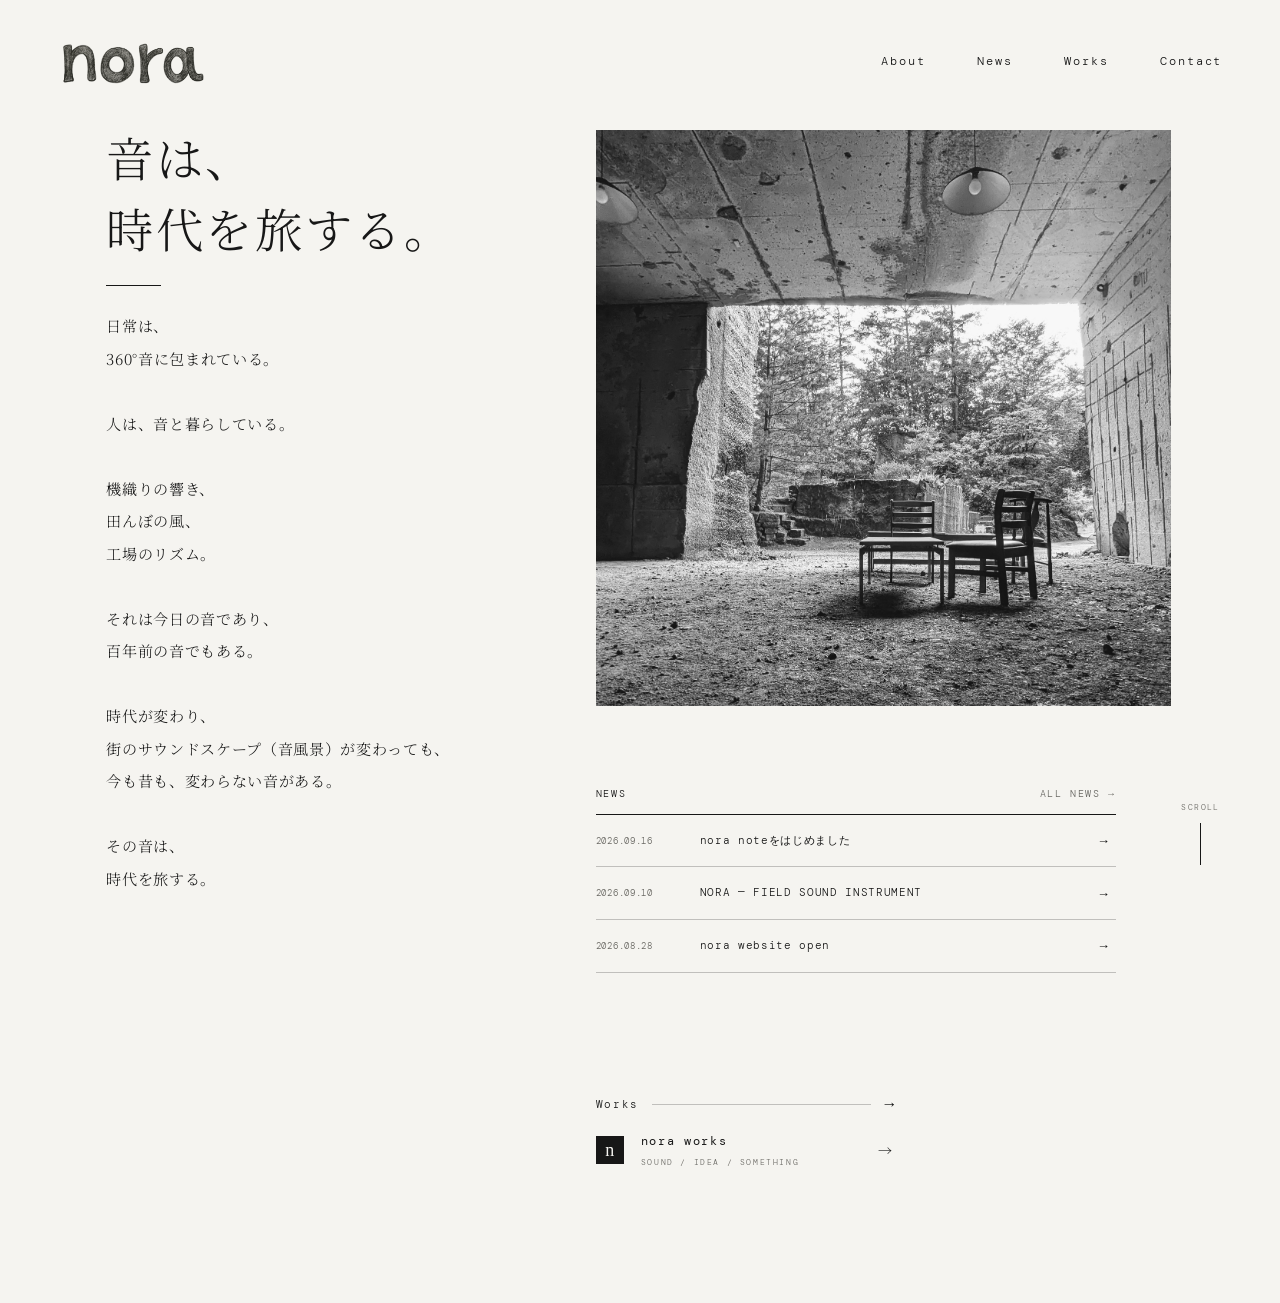
==== commit dd8670c2: "Update index.html" ====
--- a/index.html
+++ b/index.html
@@ -33,7 +33,6 @@
         </div>
         <div id="news-list" class="news-list" aria-live="polite"></div>
       </section>
-    </section>
 
     <figure class="hero-exhibit">
       <div class="art-frame">
--- a/style.css
+++ b/style.css
@@ -57,10 +57,10 @@
 .hero-copy {
   grid-column: 1;
   grid-row: 1 / span 3;
-  align-self: center;
+  align-self: start;
   display: flex;
   flex-direction: column;
-  justify-content: center;
+  justify-content: flex-start;
 }
 
 .hero-copy h1,
@@ -75,7 +75,9 @@
 }
 .hero-copy .news-preview { grid-column: 2; grid-row: 2; align-self: start; }
 .hero-exhibit { grid-column: 2; grid-row: 1; }
-.works-block { grid-column: 2; grid-row: 3; align-self: start; margin-top: 35px; }
+.works-block { grid-column: 2; grid-row: 3; align-self: start; margin-top: 0;
+  transform: translateY(-50px);
+}
 .eyebrow, .page-kicker {
   margin: 0 0 38px;
   font-family: var(--mono);
@@ -97,7 +99,7 @@
   height: 1px;
   background: var(--ink);
   display: block;
-  margin: 20px 0 24px;
+  margin: 40px 0 45px;
 }
 .intro {
   margin: 0;
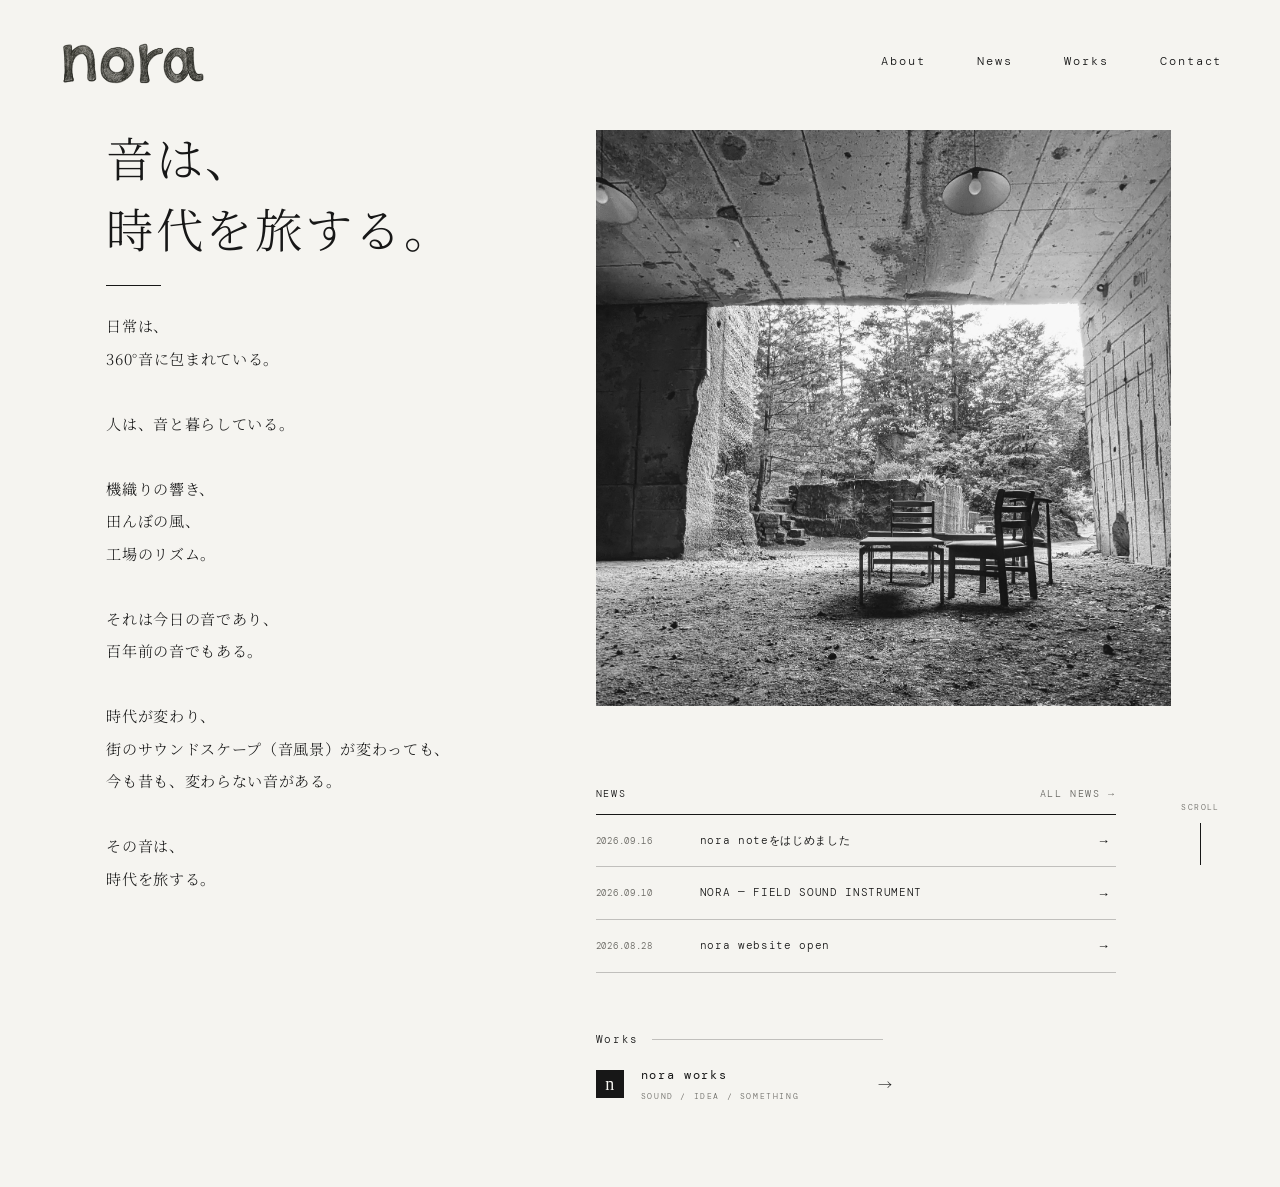
==== commit a4c023f1: "Update index.html" ====
--- a/index.html
+++ b/index.html
@@ -45,7 +45,7 @@
       <a class="works-link" id="works-title" href="https://note.com/nora_works" target="_blank" rel="noopener">
         <span class="works-label">Works</span>
         <span class="works-rule" aria-hidden="true"></span>
-        <span class="arrow">→</span>
+        <span class="arrow"></span>
       </a>
       <a class="note-link" href="https://note.com/nora_works" target="_blank" rel="noopener">
         <span class="note-mark">n</span>
--- a/style.css
+++ b/style.css
@@ -73,10 +73,31 @@
 .hero-copy .hairline {
   margin: 22px 0 24px;
 }
-.hero-copy .news-preview { grid-column: 2; grid-row: 2; align-self: start; }
-.hero-exhibit { grid-column: 2; grid-row: 1; }
-.works-block { grid-column: 2; grid-row: 3; align-self: start; margin-top: 0;
-  transform: translateY(-50px);
+.hero-exhibit {
+  grid-column: 2;
+  grid-row: 1;
+}
+
+.news-preview {
+  grid-column: 2;
+  grid-row: 2;
+  align-self: start;
+}
+
+.works-block {
+  grid-column: 2;
+  grid-row: 3;
+  align-self: start;
+  margin-top: -30px;
+}
+.works-link {
+  display: flex;
+  align-items: center;
+  width: min(300px, 100%);
+  margin-top: 0;
+  font-family: var(--mono);
+  font-size: 11px;
+  letter-spacing: .15em;
 }
 .eyebrow, .page-kicker {
   margin: 0 0 38px;
@@ -112,7 +133,7 @@
   display: flex;
   align-items: center;
   width: min(300px, 100%);
-  margin-top: 84px;
+  margin-top: 0;
   font-family: var(--mono);
   font-size: 11px;
   letter-spacing: .15em;
@@ -187,7 +208,7 @@
   .hero-copy .hairline, .hero-copy .intro, .hero-copy .news-preview { grid-column: auto; grid-row: auto; }
   .intro { font-size: 14px; line-height: 2.05; }
   .hero-exhibit { grid-column: auto; grid-row: auto; transform: none; order: 4; }
-  .hero-copy .news-preview { order: 5; }
+  .news-preview { order: 5; }
   .works-block { grid-column: auto; grid-row: auto; order: 6; margin-top: 0; }
   .works-link { margin-top: 0; }
   .art-frame { width: 100%; }
